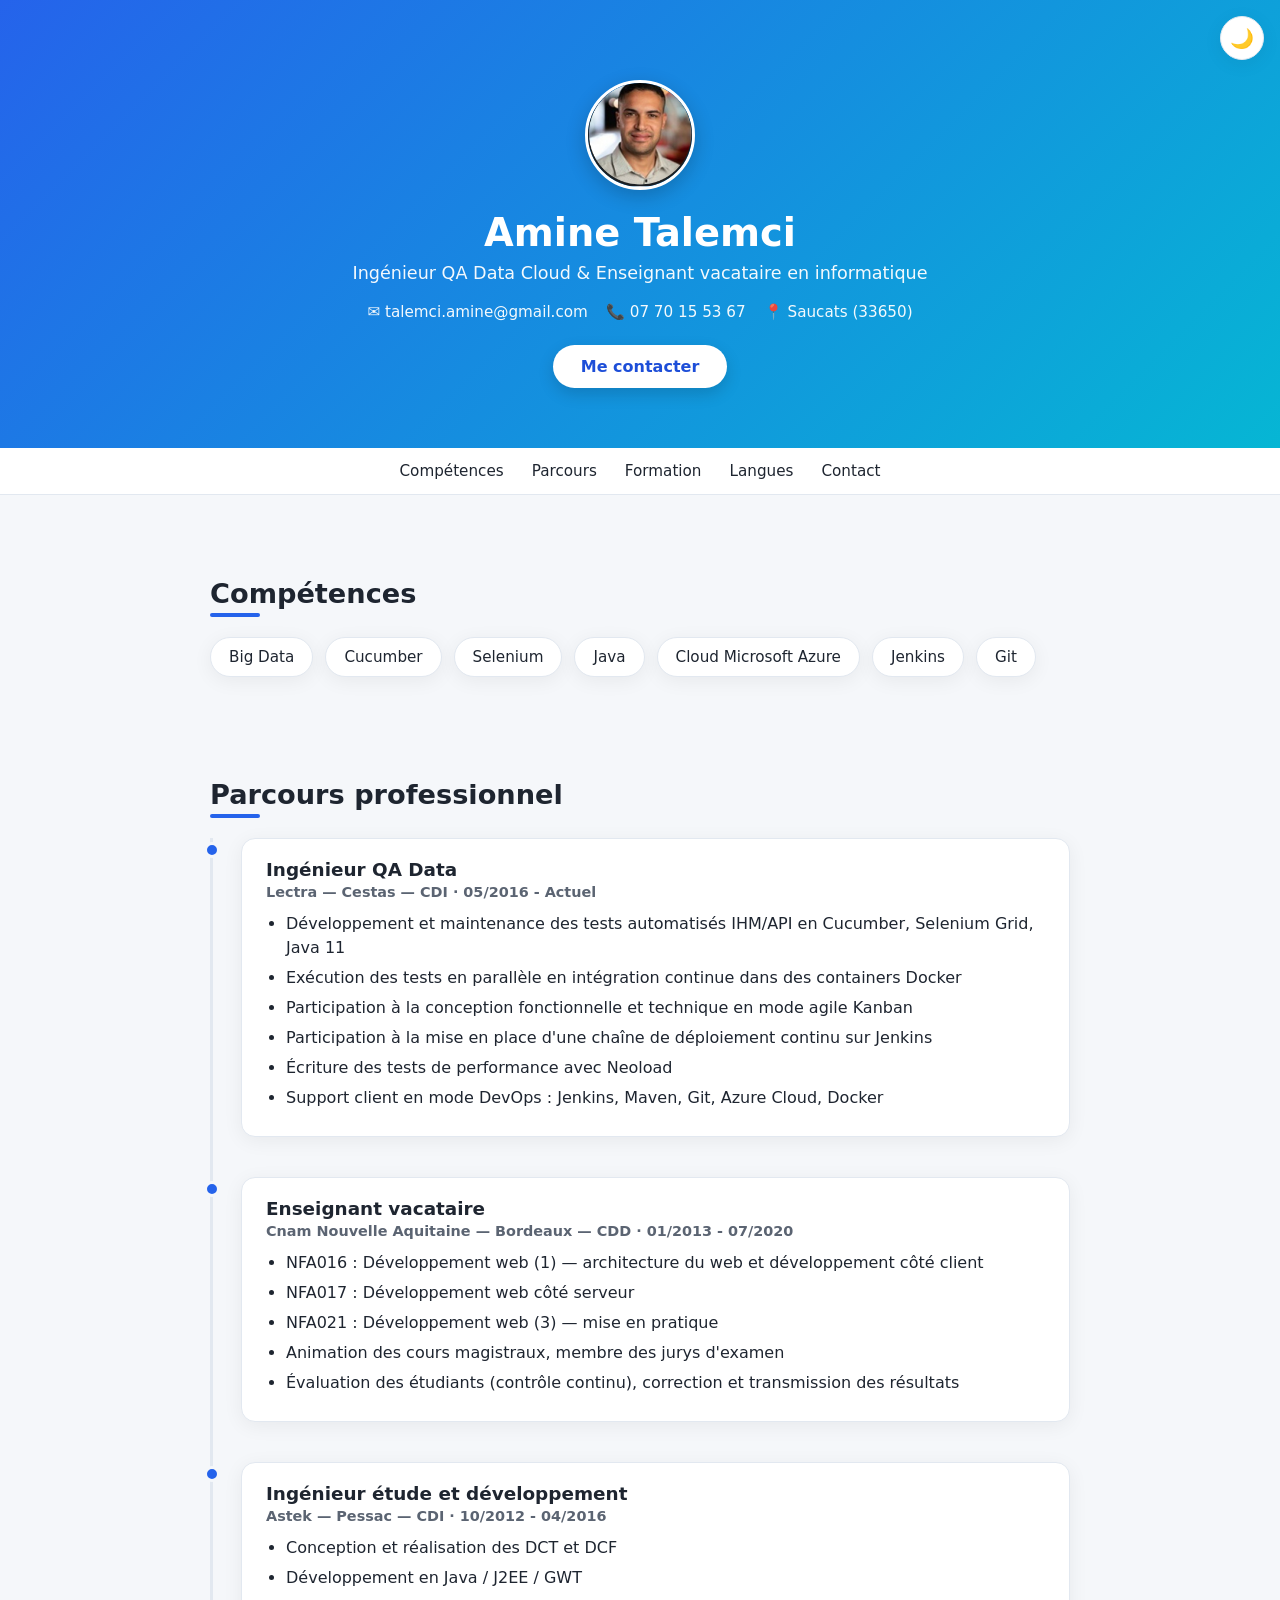
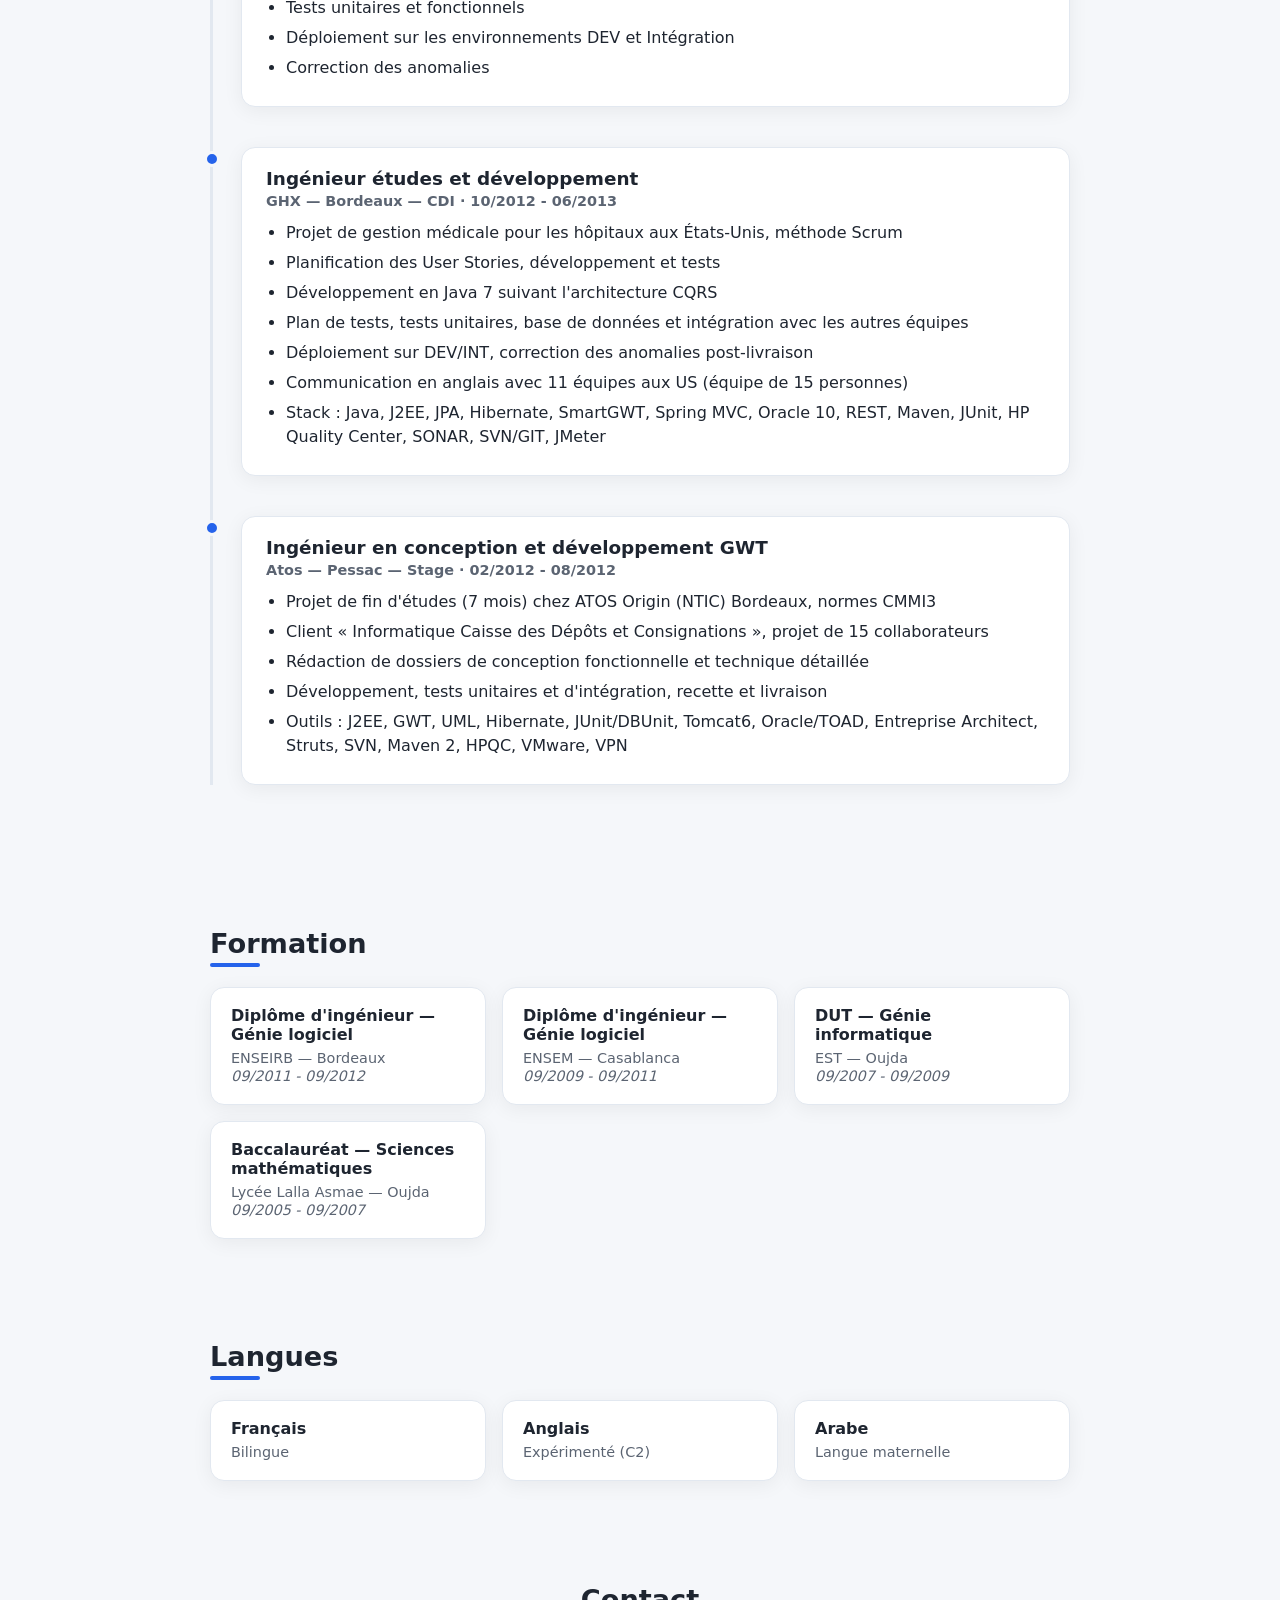
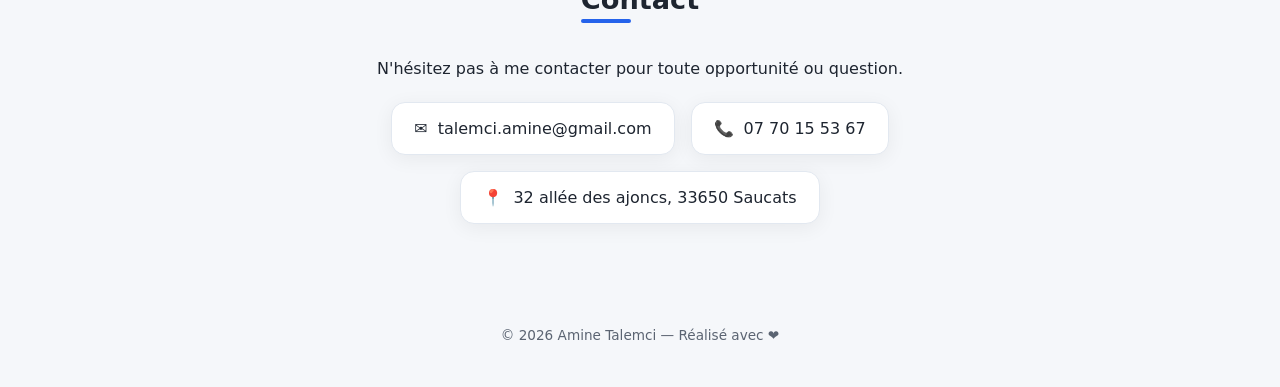
==== docs/index.html @ 3b49fb19 "Add CV web app and GitHub Pages site" ====
<!DOCTYPE html>
<html lang="fr">
<head>
<meta charset="UTF-8">
<meta name="viewport" content="width=device-width, initial-scale=1.0">
<title>Amine Talemci — Ingénieur QA Data Cloud</title>
<link rel="stylesheet" href="style.css">
</head>
<body>

<button id="theme-toggle" aria-label="Changer de thème">🌙</button>

<header class="hero">
  <div class="hero-content">
    <img class="avatar" src="maphoto.png" alt="Photo d'Amine Talemci">
    <h1>Amine Talemci</h1>
    <p class="subtitle">Ingénieur QA Data Cloud &amp; Enseignant vacataire en informatique</p>
    <div class="contact-bar">
      <a href="mailto:talemci.amine@gmail.com">✉️ talemci.amine@gmail.com</a>
      <a href="tel:0770155367">📞 07 70 15 53 67</a>
      <span>📍 Saucats (33650)</span>
    </div>
    <a class="cta" href="#contact">Me contacter</a>
  </div>
</header>

<nav class="navbar">
  <a href="#competences">Compétences</a>
  <a href="#parcours">Parcours</a>
  <a href="#formation">Formation</a>
  <a href="#langues">Langues</a>
  <a href="#contact">Contact</a>
</nav>

<main>

<section id="competences" class="section">
  <h2>Compétences</h2>
  <div class="skills">
    <span class="skill">Big Data</span>
    <span class="skill">Cucumber</span>
    <span class="skill">Selenium</span>
    <span class="skill">Java</span>
    <span class="skill">Cloud Microsoft Azure</span>
    <span class="skill">Jenkins</span>
    <span class="skill">Git</span>
  </div>
</section>

<section id="parcours" class="section">
  <h2>Parcours professionnel</h2>
  <div class="timeline">

    <div class="timeline-item">
      <div class="timeline-dot"></div>
      <div class="timeline-content">
        <h3>Ingénieur QA Data</h3>
        <p class="job-meta">Lectra — Cestas — CDI · 05/2016 - Actuel</p>
        <ul>
          <li>Développement et maintenance des tests automatisés IHM/API en Cucumber, Selenium Grid, Java 11</li>
          <li>Exécution des tests en parallèle en intégration continue dans des containers Docker</li>
          <li>Participation à la conception fonctionnelle et technique en mode agile Kanban</li>
          <li>Participation à la mise en place d'une chaîne de déploiement continu sur Jenkins</li>
          <li>Écriture des tests de performance avec Neoload</li>
          <li>Support client en mode DevOps : Jenkins, Maven, Git, Azure Cloud, Docker</li>
        </ul>
      </div>
    </div>

    <div class="timeline-item">
      <div class="timeline-dot"></div>
      <div class="timeline-content">
        <h3>Enseignant vacataire</h3>
        <p class="job-meta">Cnam Nouvelle Aquitaine — Bordeaux — CDD · 01/2013 - 07/2020</p>
        <ul>
          <li>NFA016 : Développement web (1) — architecture du web et développement côté client</li>
          <li>NFA017 : Développement web côté serveur</li>
          <li>NFA021 : Développement web (3) — mise en pratique</li>
          <li>Animation des cours magistraux, membre des jurys d'examen</li>
          <li>Évaluation des étudiants (contrôle continu), correction et transmission des résultats</li>
        </ul>
      </div>
    </div>

    <div class="timeline-item">
      <div class="timeline-dot"></div>
      <div class="timeline-content">
        <h3>Ingénieur étude et développement</h3>
        <p class="job-meta">Astek — Pessac — CDI · 10/2012 - 04/2016</p>
        <ul>
          <li>Conception et réalisation des DCT et DCF</li>
          <li>Développement en Java / J2EE / GWT</li>
          <li>Tests unitaires et fonctionnels</li>
          <li>Déploiement sur les environnements DEV et Intégration</li>
          <li>Correction des anomalies</li>
        </ul>
      </div>
    </div>

    <div class="timeline-item">
      <div class="timeline-dot"></div>
      <div class="timeline-content">
        <h3>Ingénieur études et développement</h3>
        <p class="job-meta">GHX — Bordeaux — CDI · 10/2012 - 06/2013</p>
        <ul>
          <li>Projet de gestion médicale pour les hôpitaux aux États-Unis, méthode Scrum</li>
          <li>Planification des User Stories, développement et tests</li>
          <li>Développement en Java 7 suivant l'architecture CQRS</li>
          <li>Plan de tests, tests unitaires, base de données et intégration avec les autres équipes</li>
          <li>Déploiement sur DEV/INT, correction des anomalies post-livraison</li>
          <li>Communication en anglais avec 11 équipes aux US (équipe de 15 personnes)</li>
          <li>Stack : Java, J2EE, JPA, Hibernate, SmartGWT, Spring MVC, Oracle 10, REST, Maven, JUnit, HP Quality Center, SONAR, SVN/GIT, JMeter</li>
        </ul>
      </div>
    </div>

    <div class="timeline-item">
      <div class="timeline-dot"></div>
      <div class="timeline-content">
        <h3>Ingénieur en conception et développement GWT</h3>
        <p class="job-meta">Atos — Pessac — Stage · 02/2012 - 08/2012</p>
        <ul>
          <li>Projet de fin d'études (7 mois) chez ATOS Origin (NTIC) Bordeaux, normes CMMI3</li>
          <li>Client « Informatique Caisse des Dépôts et Consignations », projet de 15 collaborateurs</li>
          <li>Rédaction de dossiers de conception fonctionnelle et technique détaillée</li>
          <li>Développement, tests unitaires et d'intégration, recette et livraison</li>
          <li>Outils : J2EE, GWT, UML, Hibernate, JUnit/DBUnit, Tomcat6, Oracle/TOAD, Entreprise Architect, Struts, SVN, Maven 2, HPQC, VMware, VPN</li>
        </ul>
      </div>
    </div>

  </div>
</section>

<section id="formation" class="section">
  <h2>Formation</h2>
  <div class="formation-grid">
    <div class="formation-card">
      <h3>Diplôme d'ingénieur — Génie logiciel</h3>
      <p>ENSEIRB — Bordeaux</p>
      <p class="date">09/2011 - 09/2012</p>
    </div>
    <div class="formation-card">
      <h3>Diplôme d'ingénieur — Génie logiciel</h3>
      <p>ENSEM — Casablanca</p>
      <p class="date">09/2009 - 09/2011</p>
    </div>
    <div class="formation-card">
      <h3>DUT — Génie informatique</h3>
      <p>EST — Oujda</p>
      <p class="date">09/2007 - 09/2009</p>
    </div>
    <div class="formation-card">
      <h3>Baccalauréat — Sciences mathématiques</h3>
      <p>Lycée Lalla Asmae — Oujda</p>
      <p class="date">09/2005 - 09/2007</p>
    </div>
  </div>
</section>

<section id="langues" class="section">
  <h2>Langues</h2>
  <div class="langues">
    <div class="langue-card">
      <h3>Français</h3>
      <p>Bilingue</p>
    </div>
    <div class="langue-card">
      <h3>Anglais</h3>
      <p>Expérimenté (C2)</p>
    </div>
    <div class="langue-card">
      <h3>Arabe</h3>
      <p>Langue maternelle</p>
    </div>
  </div>
</section>

<section id="contact" class="section contact-section">
  <h2>Contact</h2>
  <p>N'hésitez pas à me contacter pour toute opportunité ou question.</p>
  <div class="contact-cards">
    <a class="contact-card" href="mailto:talemci.amine@gmail.com">
      <span>✉️</span> talemci.amine@gmail.com
    </a>
    <a class="contact-card" href="tel:0770155367">
      <span>📞</span> 07 70 15 53 67
    </a>
    <div class="contact-card">
      <span>📍</span> 32 allée des ajoncs, 33650 Saucats
    </div>
  </div>
</section>

</main>

<footer>
  <p>&copy; <span id="year"></span> Amine Talemci — Réalisé avec ❤️</p>
</footer>

<script src="script.js"></script>
</body>
</html>
---- docs/style.css ----
:root {
  --bg: #f5f7fa;
  --bg-alt: #ffffff;
  --text: #1e2530;
  --text-muted: #5b6472;
  --primary: #2563eb;
  --primary-dark: #1d4ed8;
  --accent: #06b6d4;
  --border: #e2e8f0;
  --shadow: 0 4px 20px rgba(0,0,0,0.06);
  --radius: 14px;
}

[data-theme="dark"] {
  --bg: #0f1420;
  --bg-alt: #171d2b;
  --text: #e6e9ef;
  --text-muted: #9aa4b2;
  --primary: #60a5fa;
  --primary-dark: #3b82f6;
  --accent: #22d3ee;
  --border: #2a3245;
  --shadow: 0 4px 20px rgba(0,0,0,0.4);
}

* { box-sizing: border-box; }

body {
  margin: 0;
  font-family: "Segoe UI", system-ui, -apple-system, sans-serif;
  background: var(--bg);
  color: var(--text);
  transition: background 0.3s ease, color 0.3s ease;
}

#theme-toggle {
  position: fixed;
  top: 16px;
  right: 16px;
  z-index: 100;
  width: 44px;
  height: 44px;
  border-radius: 50%;
  border: 1px solid var(--border);
  background: var(--bg-alt);
  color: var(--text);
  font-size: 1.2rem;
  cursor: pointer;
  box-shadow: var(--shadow);
}

.hero {
  background: linear-gradient(135deg, var(--primary) 0%, var(--accent) 100%);
  color: white;
  text-align: center;
  padding: 80px 20px 60px;
}

.avatar {
  width: 110px;
  height: 110px;
  border-radius: 50%;
  object-fit: cover;
  background: rgba(255,255,255,0.2);
  border: 3px solid white;
  display: block;
  margin: 0 auto 20px;
  box-shadow: 0 6px 20px rgba(0,0,0,0.2);
}

.hero h1 {
  margin: 0 0 8px;
  font-size: 2.4rem;
}

.subtitle {
  margin: 0 0 20px;
  font-size: 1.1rem;
  opacity: 0.95;
  max-width: 640px;
  margin-inline: auto;
}

.contact-bar {
  display: flex;
  flex-wrap: wrap;
  justify-content: center;
  gap: 18px;
  margin-bottom: 24px;
  font-size: 0.95rem;
}

.contact-bar a, .contact-bar span {
  color: white;
  text-decoration: none;
  opacity: 0.95;
}
.contact-bar a:hover { text-decoration: underline; }

.cta {
  display: inline-block;
  background: white;
  color: var(--primary-dark);
  padding: 12px 28px;
  border-radius: 999px;
  text-decoration: none;
  font-weight: 600;
  box-shadow: 0 6px 16px rgba(0,0,0,0.15);
  transition: transform 0.2s ease;
}
.cta:hover { transform: translateY(-2px); }

.navbar {
  position: sticky;
  top: 0;
  z-index: 50;
  display: flex;
  justify-content: center;
  gap: 28px;
  background: var(--bg-alt);
  border-bottom: 1px solid var(--border);
  padding: 14px 10px;
  flex-wrap: wrap;
}
.navbar a {
  color: var(--text);
  text-decoration: none;
  font-weight: 500;
  font-size: 0.95rem;
}
.navbar a:hover { color: var(--primary); }

main { max-width: 900px; margin: 0 auto; padding: 0 20px; }

.section {
  padding: 60px 0 20px;
  opacity: 0;
  transform: translateY(20px);
  transition: opacity 0.6s ease, transform 0.6s ease;
}
.section.visible { opacity: 1; transform: translateY(0); }

.section h2 {
  font-size: 1.7rem;
  margin-bottom: 28px;
  position: relative;
  display: inline-block;
}
.section h2::after {
  content: "";
  position: absolute;
  left: 0;
  bottom: -8px;
  height: 4px;
  width: 50px;
  background: var(--primary);
  border-radius: 2px;
}

.skills {
  display: flex;
  flex-wrap: wrap;
  gap: 12px;
}
.skill {
  background: var(--bg-alt);
  border: 1px solid var(--border);
  padding: 10px 18px;
  border-radius: 999px;
  font-size: 0.95rem;
  box-shadow: var(--shadow);
}

.timeline {
  position: relative;
  padding-left: 28px;
  border-left: 3px solid var(--border);
}
.timeline-item {
  position: relative;
  margin-bottom: 40px;
}
.timeline-dot {
  position: absolute;
  left: -37px;
  top: 4px;
  width: 16px;
  height: 16px;
  border-radius: 50%;
  background: var(--primary);
  border: 3px solid var(--bg);
}
.timeline-content {
  background: var(--bg-alt);
  border: 1px solid var(--border);
  border-radius: var(--radius);
  padding: 20px 24px;
  box-shadow: var(--shadow);
}
.timeline-content h3 { margin: 0 0 4px; font-size: 1.15rem; }
.job-meta {
  color: var(--text-muted);
  margin: 0 0 12px;
  font-size: 0.9rem;
  font-weight: 600;
}
.timeline-content ul { margin: 0; padding-left: 20px; }
.timeline-content li { margin-bottom: 6px; line-height: 1.5; }

.formation-grid, .langues {
  display: grid;
  grid-template-columns: repeat(auto-fit, minmax(220px, 1fr));
  gap: 16px;
}
.formation-card, .langue-card {
  background: var(--bg-alt);
  border: 1px solid var(--border);
  border-radius: var(--radius);
  padding: 18px 20px;
  box-shadow: var(--shadow);
}
.formation-card h3, .langue-card h3 {
  margin: 0 0 6px;
  font-size: 1rem;
}
.formation-card p, .langue-card p {
  margin: 2px 0;
  color: var(--text-muted);
  font-size: 0.9rem;
}
.formation-card .date { font-style: italic; }

.contact-section { text-align: center; padding-bottom: 60px; }
.contact-cards {
  display: flex;
  flex-wrap: wrap;
  justify-content: center;
  gap: 16px;
  margin-top: 24px;
}
.contact-card {
  background: var(--bg-alt);
  border: 1px solid var(--border);
  border-radius: var(--radius);
  padding: 16px 22px;
  box-shadow: var(--shadow);
  color: var(--text);
  text-decoration: none;
  display: flex;
  align-items: center;
  gap: 10px;
  font-weight: 500;
}
.contact-card:hover { border-color: var(--primary); }

footer {
  text-align: center;
  padding: 30px 20px;
  color: var(--text-muted);
  font-size: 0.85rem;
}

@media (max-width: 600px) {
  .hero h1 { font-size: 1.8rem; }
  .navbar { gap: 14px; font-size: 0.85rem; }
}
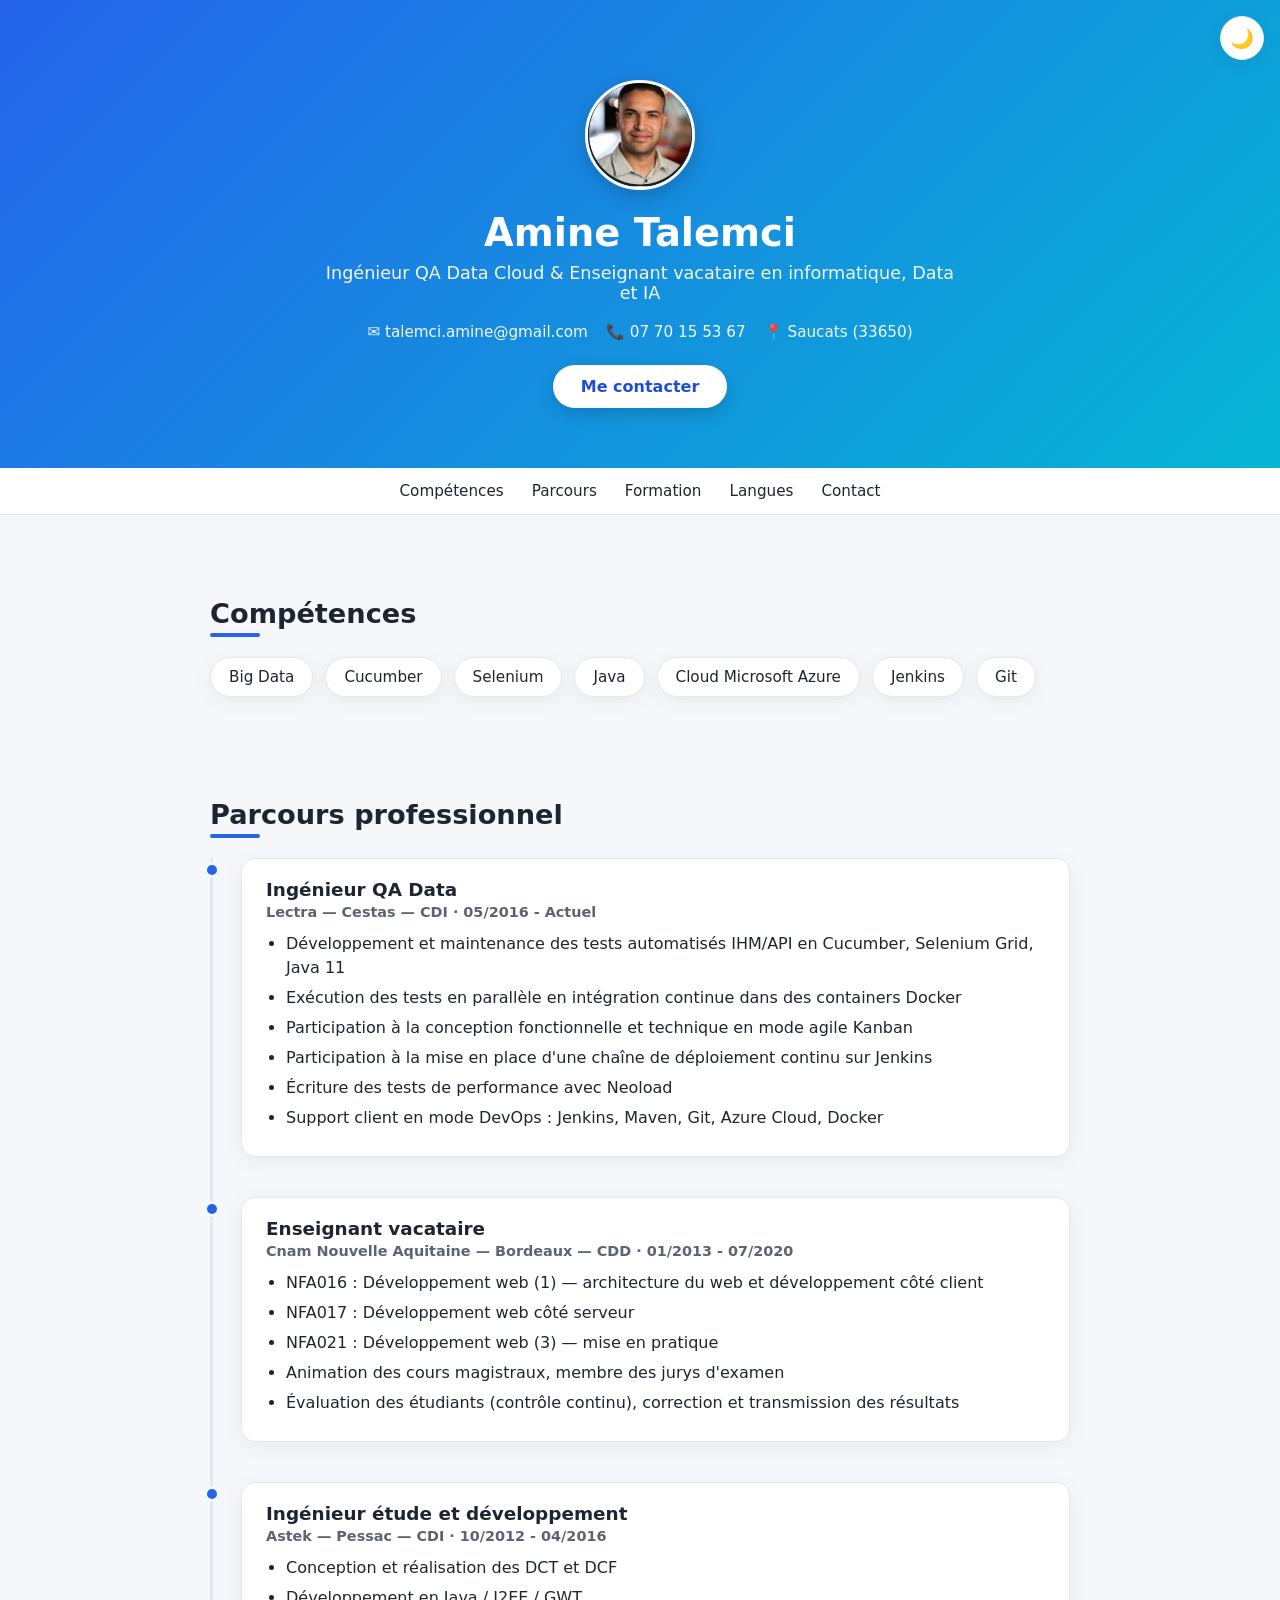
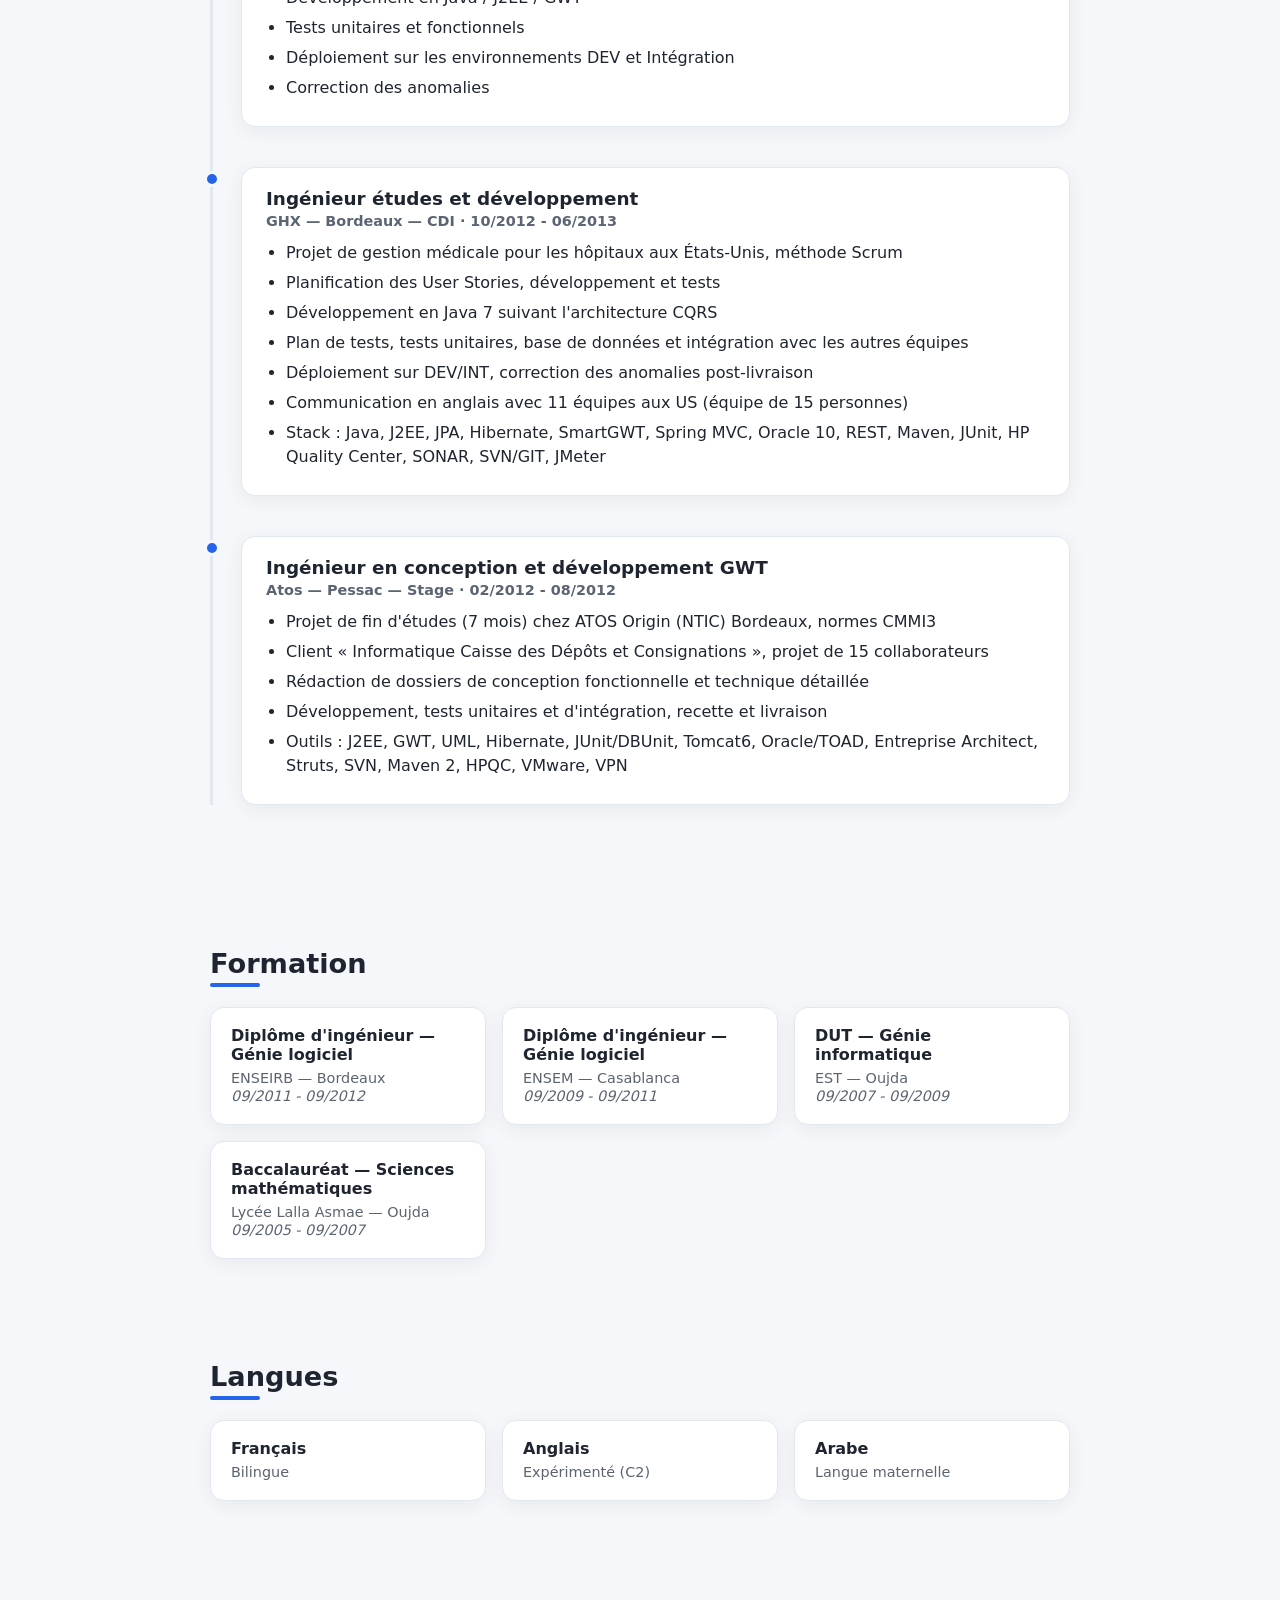
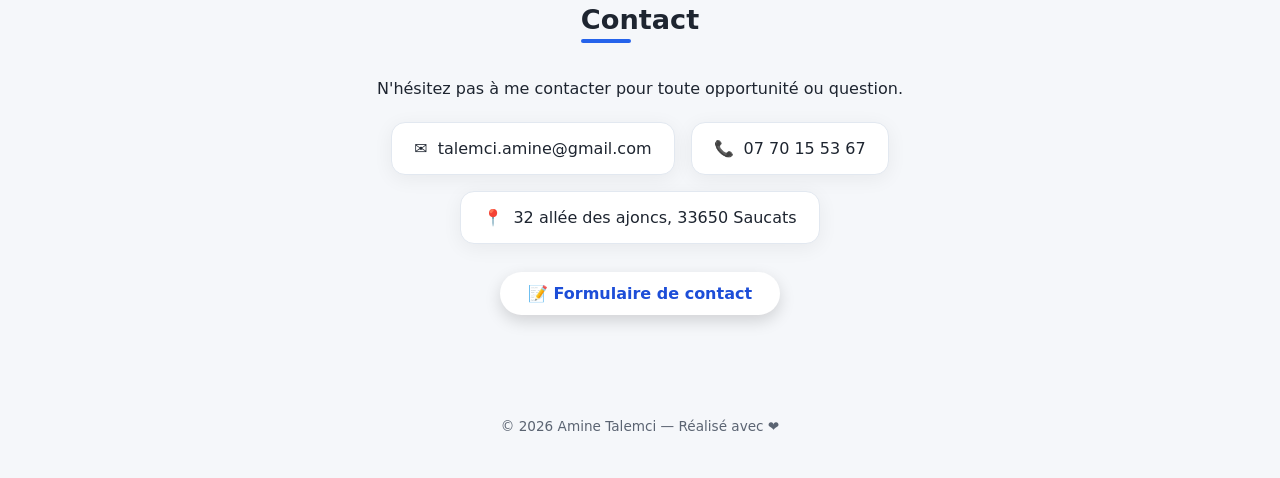
==== commit 1e164e01: "Ajout d'une page contact.html avec formulaire d'envoi d'email (avec piece jointe) vers talemci.amine" ====
--- a/docs/index.html
+++ b/docs/index.html
@@ -3,7 +3,7 @@
 <head>
 <meta charset="UTF-8">
 <meta name="viewport" content="width=device-width, initial-scale=1.0">
-<title>Amine Talemci — Ingénieur QA Data Cloud</title>
+<title>Amine Talemci — Ingénieur QA Data Cloud, Formateur en Informatique, Dat, IA</title>
 <link rel="stylesheet" href="style.css">
 </head>
 <body>
@@ -14,13 +14,13 @@
   <div class="hero-content">
     <img class="avatar" src="maphoto.png" alt="Photo d'Amine Talemci">
     <h1>Amine Talemci</h1>
-    <p class="subtitle">Ingénieur QA Data Cloud &amp; Enseignant vacataire en informatique</p>
+    <p class="subtitle">Ingénieur QA Data Cloud &amp; Enseignant vacataire en informatique, Data et IA</p>
     <div class="contact-bar">
       <a href="mailto:talemci.amine@gmail.com">✉️ talemci.amine@gmail.com</a>
       <a href="tel:0770155367">📞 07 70 15 53 67</a>
       <span>📍 Saucats (33650)</span>
     </div>
-    <a class="cta" href="#contact">Me contacter</a>
+    <a class="cta" href="contact.html">Me contacter</a>
   </div>
 </header>
 
@@ -29,7 +29,7 @@
   <a href="#parcours">Parcours</a>
   <a href="#formation">Formation</a>
   <a href="#langues">Langues</a>
-  <a href="#contact">Contact</a>
+  <a href="contact.html">Contact</a>
 </nav>
 
 <main>
@@ -190,6 +190,7 @@
       <span>📍</span> 32 allée des ajoncs, 33650 Saucats
     </div>
   </div>
+  <a class="cta" href="contact.html" style="margin-top:28px;display:inline-block;">📝 Formulaire de contact</a>
 </section>
 
 </main>
--- a/docs/style.css
+++ b/docs/style.css
@@ -253,6 +253,69 @@
 }
 .contact-card:hover { border-color: var(--primary); }
 
+.contact-form-section {
+  max-width: 640px;
+  margin: 0 auto;
+}
+
+.contact-form {
+  display: flex;
+  flex-direction: column;
+  gap: 18px;
+  margin-top: 24px;
+  background: var(--bg-alt);
+  border: 1px solid var(--border);
+  border-radius: var(--radius);
+  padding: 28px;
+  box-shadow: var(--shadow);
+}
+
+.form-group {
+  display: flex;
+  flex-direction: column;
+  gap: 6px;
+}
+
+.form-group label {
+  font-weight: 600;
+  font-size: 0.9rem;
+}
+
+.form-group input,
+.form-group textarea {
+  font-family: inherit;
+  font-size: 0.95rem;
+  padding: 10px 14px;
+  border-radius: 8px;
+  border: 1px solid var(--border);
+  background: var(--bg);
+  color: var(--text);
+}
+
+.form-group input:focus,
+.form-group textarea:focus {
+  outline: none;
+  border-color: var(--primary);
+}
+
+.contact-form .cta {
+  align-self: flex-start;
+  border: none;
+  cursor: pointer;
+  font: inherit;
+}
+
+.form-confirmation {
+  display: none;
+  margin-top: 20px;
+  padding: 14px 18px;
+  border-radius: var(--radius);
+  background: rgba(34, 197, 94, 0.15);
+  color: var(--text);
+  border: 1px solid #22c55e;
+  font-weight: 500;
+}
+
 footer {
   text-align: center;
   padding: 30px 20px;
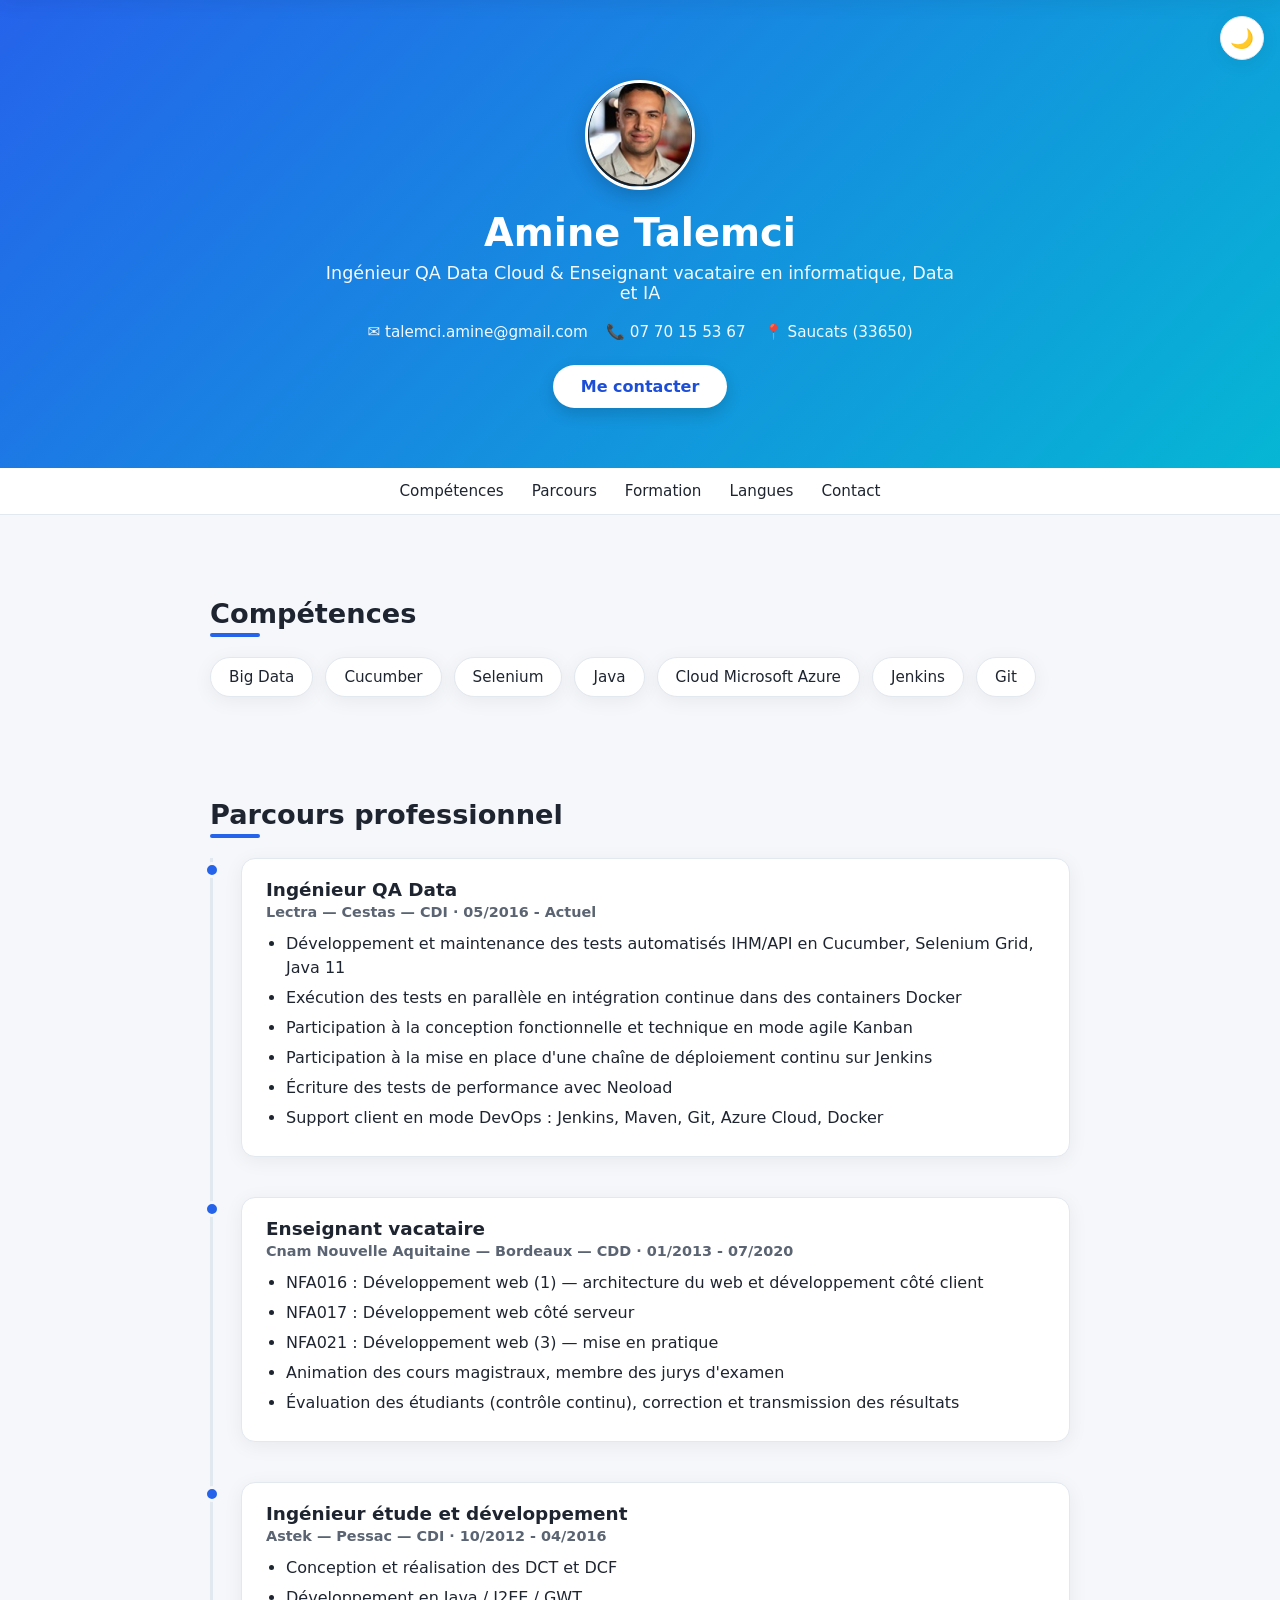
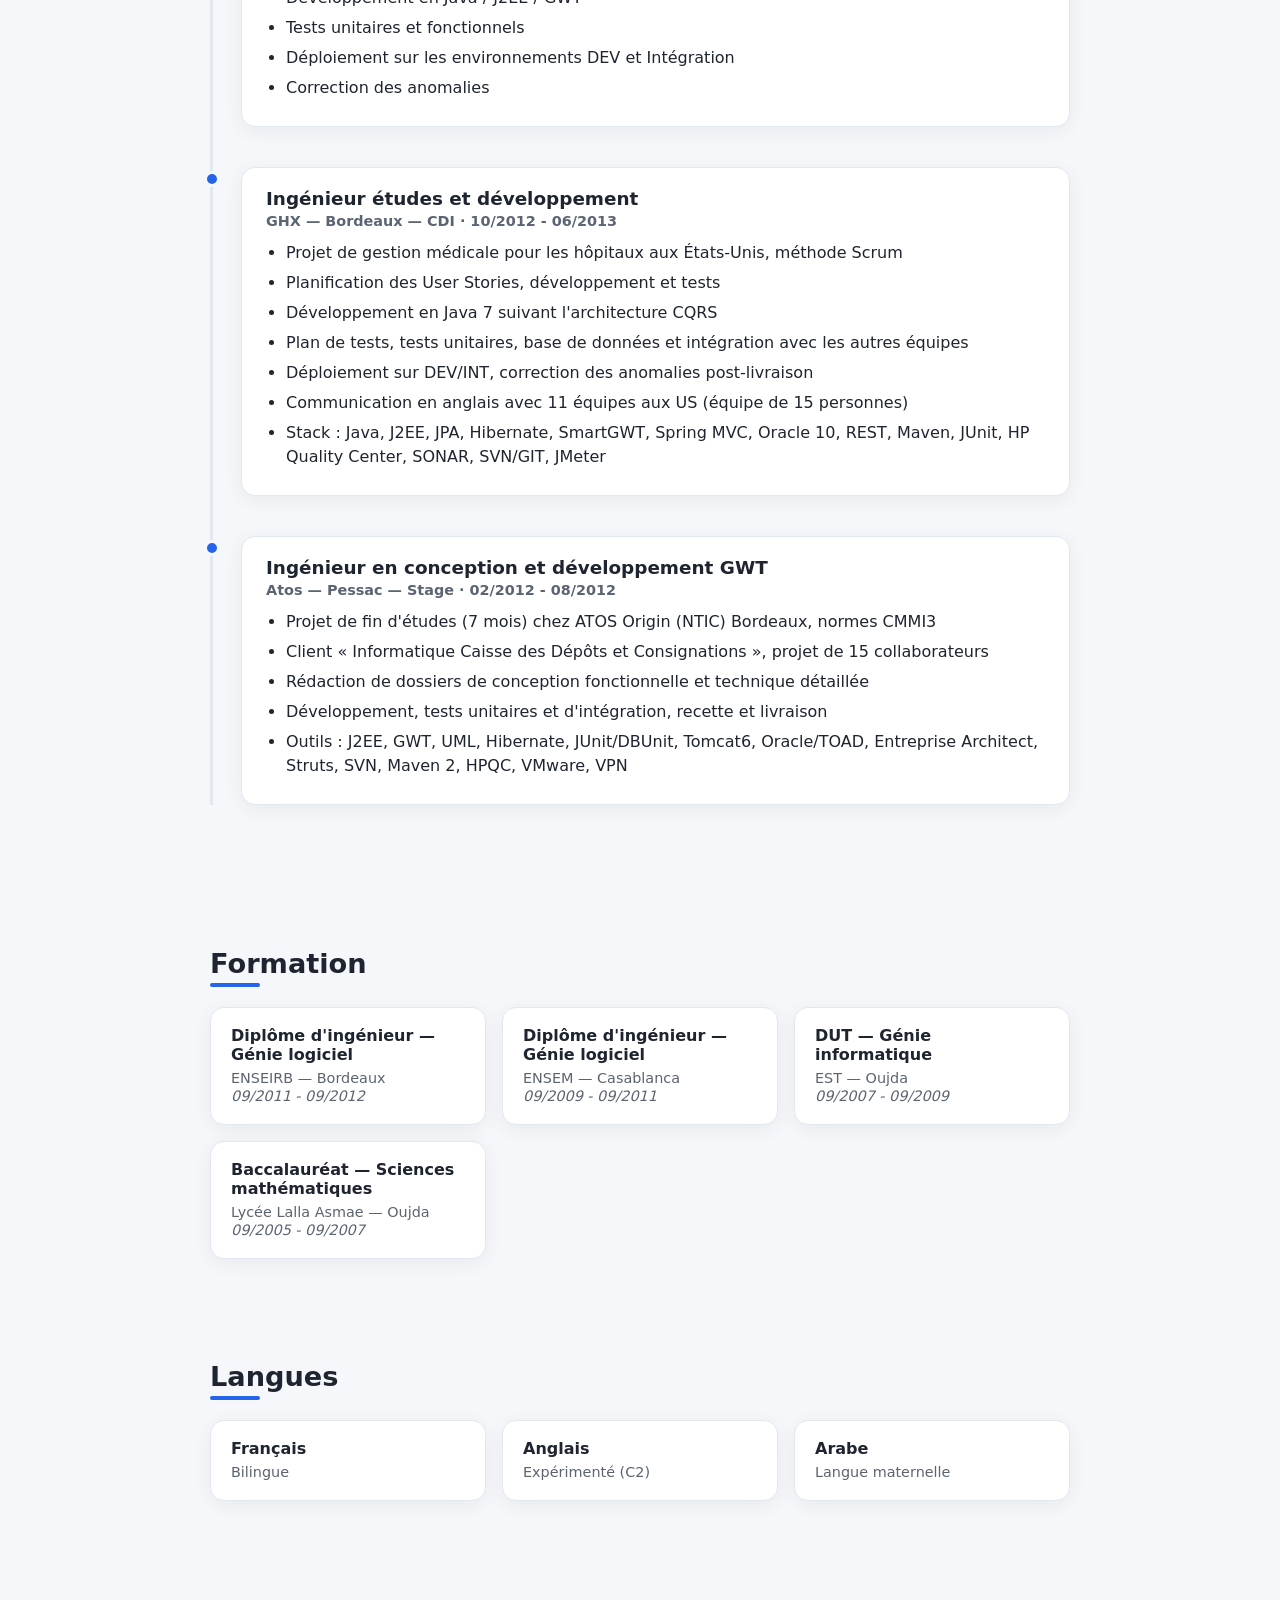
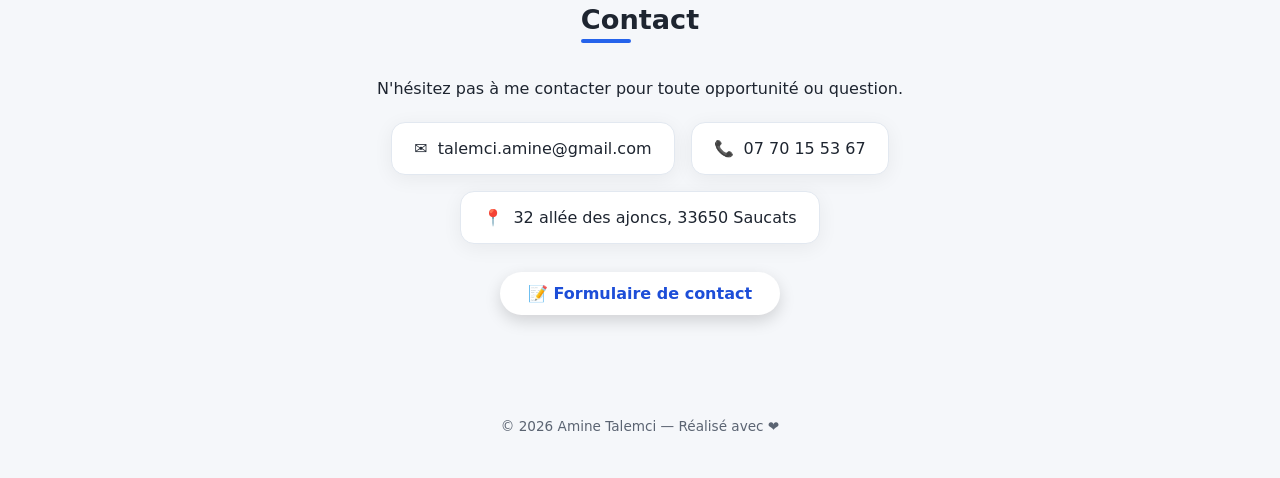
==== commit b4d01067: "Afficher le message de succes en bandeau en haut de la page d'accueil et rediriger vers l'accueil ap" ====
--- a/docs/index.html
+++ b/docs/index.html
@@ -8,11 +8,17 @@
 </head>
 <body>
 
+<div id="success-banner" class="success-banner" role="status">
+  ✅ Merci, votre message a bien été envoyé ! Je vous répondrai au plus vite.
+</div>
+
 <button id="theme-toggle" aria-label="Changer de thème">🌙</button>
 
 <header class="hero">
   <div class="hero-content">
-    <img class="avatar" src="maphoto.png" alt="Photo d'Amine Talemci">
+    <a href="index.html" aria-label="Retour à l'accueil">
+      <img class="avatar" src="maphoto.png" alt="Photo d'Amine Talemci">
+    </a>
     <h1>Amine Talemci</h1>
     <p class="subtitle">Ingénieur QA Data Cloud &amp; Enseignant vacataire en informatique, Data et IA</p>
     <div class="contact-bar">
@@ -200,5 +206,15 @@
 </footer>
 
 <script src="script.js"></script>
+<script>
+  // Affiche la bannière de succès après redirection FormSubmit (?envoye=1)
+  if (new URLSearchParams(window.location.search).get('envoye') === '1') {
+    document.getElementById('success-banner').classList.add('visible');
+    history.replaceState(null, '', window.location.pathname);
+    setTimeout(() => {
+      document.getElementById('success-banner').classList.remove('visible');
+    }, 6000);
+  }
+</script>
 </body>
 </html>
--- a/docs/style.css
+++ b/docs/style.css
@@ -25,6 +25,26 @@
 
 * { box-sizing: border-box; }
 
+.success-banner {
+  position: fixed;
+  top: 0;
+  left: 0;
+  right: 0;
+  z-index: 200;
+  text-align: center;
+  padding: 16px 20px;
+  background: #22c55e;
+  color: white;
+  font-weight: 600;
+  box-shadow: var(--shadow);
+  transform: translateY(-100%);
+  transition: transform 0.4s ease;
+}
+.success-banner.visible {
+  transform: translateY(0);
+}
+
+
 body {
   margin: 0;
   font-family: "Segoe UI", system-ui, -apple-system, sans-serif;
@@ -66,7 +86,10 @@
   display: block;
   margin: 0 auto 20px;
   box-shadow: 0 6px 20px rgba(0,0,0,0.2);
-}
+  cursor: pointer;
+  transition: transform 0.2s ease;
+}
+.avatar:hover { transform: scale(1.05); }
 
 .hero h1 {
   margin: 0 0 8px;
@@ -305,17 +328,6 @@
   font: inherit;
 }
 
-.form-confirmation {
-  display: none;
-  margin-top: 20px;
-  padding: 14px 18px;
-  border-radius: var(--radius);
-  background: rgba(34, 197, 94, 0.15);
-  color: var(--text);
-  border: 1px solid #22c55e;
-  font-weight: 500;
-}
-
 footer {
   text-align: center;
   padding: 30px 20px;
